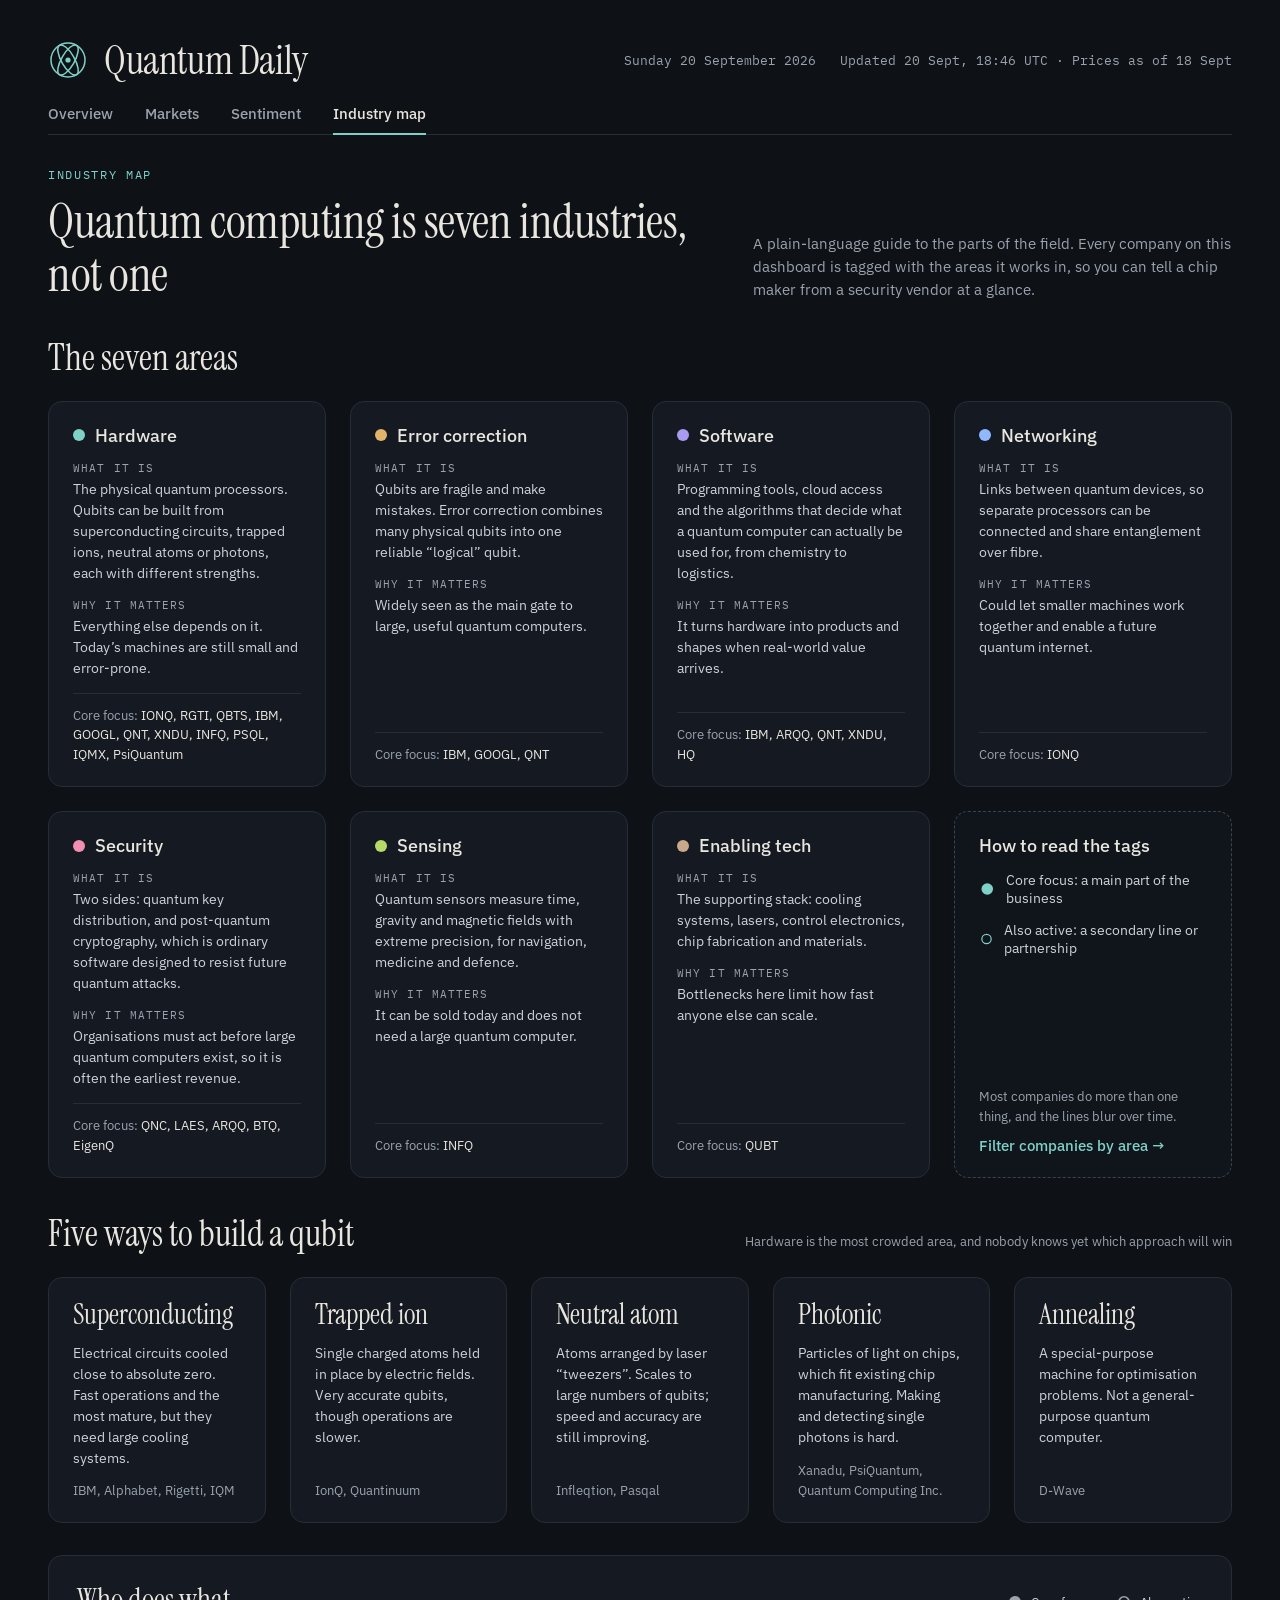
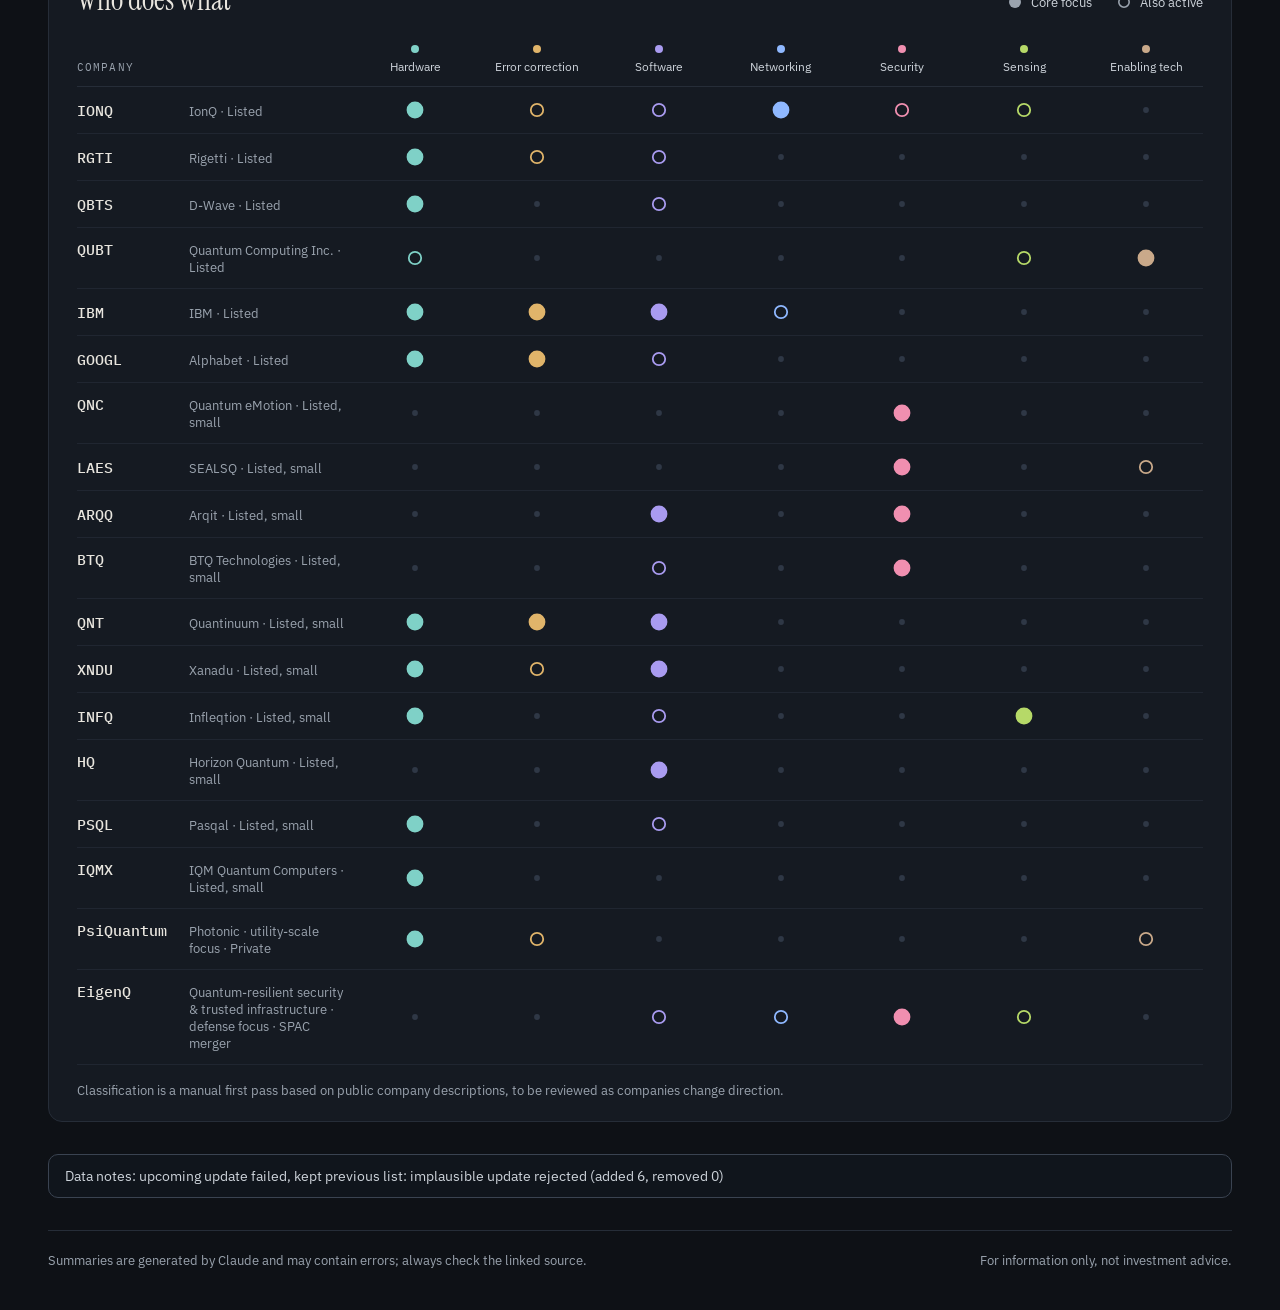
==== docs/industry.html @ d20777c9 "Add static website; fix upcoming-list check and summary lengths Co-Authored-By: Claude Sonnet 5 <nor" ====
<!doctype html>
<html lang="en">
<head>
<meta charset="utf-8">
<meta name="viewport" content="width=device-width, initial-scale=1">
<title>Quantum Daily · Industry map</title>
<meta name="description" content="A daily dashboard on quantum computing: stocks, sentiment and scientific progress.">
<link rel="preconnect" href="https://fonts.googleapis.com">
<link rel="preconnect" href="https://fonts.gstatic.com" crossorigin>
<link href="https://fonts.googleapis.com/css2?family=Instrument+Serif:ital@0;1&family=IBM+Plex+Sans:wght@400;500;600&family=IBM+Plex+Mono:wght@400;500&display=swap" rel="stylesheet">
<link rel="stylesheet" href="assets/style.css">
</head>
<body data-page="industry">
<div id="app"><div class="page"><div class="loading">Loading the latest data…</div></div></div>
<noscript><div class="page"><div class="loading">This dashboard needs JavaScript to show its data.</div></div></noscript>
<script src="assets/app.js"></script>
</body>
</html>
---- docs/assets/style.css ----
:root {
  --bg: #0e1116;
  --panel: #151a22;
  --panel-2: #10151c;
  --line: #262d38;
  --line-2: #202631;
  --line-3: #2f3846;
  --text: #e9e6df;
  --soft: #cdd3da;
  --muted: #9aa3ae;
  --accent: #7fd1c7;
  --up: #6fd3a0;
  --down: #f08a6b;
  --serif: 'Instrument Serif', Georgia, serif;
  --sans: 'IBM Plex Sans', system-ui, sans-serif;
  --mono: 'IBM Plex Mono', ui-monospace, monospace;
}

* { box-sizing: border-box; }
body { margin: 0; background: var(--bg); color: var(--text); font-family: var(--sans); }
a { color: var(--accent); }
a:hover { color: #a6e4dc; }
button { font-family: inherit; }
h1, h2, h3, p { margin: 0; }

.page { max-width: 1440px; min-height: 100vh; margin: 0 auto; padding: 40px 48px; display: flex; flex-direction: column; gap: 32px; }
.grid { display: grid; gap: 24px; }
.g12 { grid-template-columns: repeat(12, minmax(0, 1fr)); }
.g4 { grid-template-columns: repeat(4, minmax(0, 1fr)); }
.g3 { grid-template-columns: repeat(3, minmax(0, 1fr)); }
.g2 { grid-template-columns: repeat(2, minmax(0, 1fr)); }
.g5 { grid-template-columns: repeat(5, minmax(0, 1fr)); }
.s2 { grid-column: span 2; } .s4 { grid-column: span 4; } .s5 { grid-column: span 5; }
.s6 { grid-column: span 6; } .s7 { grid-column: span 7; } .s8 { grid-column: span 8; }
.col { display: flex; flex-direction: column; }
.row { display: flex; align-items: center; }
.between { justify-content: space-between; }
.baseline { align-items: baseline; }
.gap6 { gap: 6px; } .gap8 { gap: 8px; } .gap10 { gap: 10px; } .gap12 { gap: 12px; } .gap14 { gap: 14px; } .gap20 { gap: 20px; } .gap24 { gap: 24px; }
.wrap { flex-wrap: wrap; }
.auto-top { margin-top: auto; }

/* masthead */
.masthead { display: flex; flex-direction: column; gap: 14px; border-bottom: 1px solid var(--line); }
.masthead-top { display: flex; justify-content: space-between; align-items: center; gap: 16px; flex-wrap: wrap; }
.brand { display: flex; align-items: center; gap: 16px; }
.brand-name { font-family: var(--serif); font-size: 40px; line-height: 1; letter-spacing: -0.01em; }
.meta { display: flex; align-items: center; gap: 24px; flex-wrap: wrap; font-family: var(--mono); font-size: 13px; color: var(--muted); }
.nav { display: flex; gap: 32px; flex-wrap: wrap; }
.nav a { padding: 10px 0; font-size: 15px; font-weight: 500; text-decoration: none; color: var(--muted); border-bottom: 2px solid transparent; margin-bottom: -1px; }
.nav a:hover { color: var(--text); }
.nav a[aria-current="page"] { color: var(--text); border-bottom-color: var(--accent); }

/* type */
.eyebrow { font-family: var(--mono); font-size: 12px; letter-spacing: 0.14em; text-transform: uppercase; color: var(--accent); }
.h1 { font-family: var(--serif); font-weight: 400; font-size: 48px; line-height: 1.1; letter-spacing: -0.01em; }
.h2 { font-family: var(--serif); font-weight: 400; font-size: 30px; }
.h2-lg { font-family: var(--serif); font-weight: 400; font-size: 36px; }
.lead { font-size: 15px; line-height: 1.55; color: var(--muted); }
.small { font-size: 13px; color: var(--muted); }
.mono { font-family: var(--mono); }
.label-mono { font-family: var(--mono); font-size: 11px; letter-spacing: 0.1em; text-transform: uppercase; color: var(--muted); }
.muted { color: var(--muted); }
.soft { color: var(--soft); }

/* cards */
.card { background: var(--panel); border: 1px solid var(--line); border-radius: 14px; padding: 22px 24px; }
.card-lg { background: var(--panel); border: 1px solid var(--line); border-radius: 14px; padding: 24px 28px; }
.card-flat { background: var(--panel-2); border: 1px solid var(--line); border-radius: 10px; padding: 18px 20px; }
.card-dashed { background: var(--panel-2); border: 1px dashed #3a4351; border-radius: 14px; padding: 22px 20px; }
.card-head { display: flex; justify-content: space-between; align-items: baseline; gap: 16px; flex-wrap: wrap; margin-bottom: 14px; }
.stat-label { font-size: 13px; color: var(--muted); }
.stat-big { font-family: var(--serif); font-size: 44px; line-height: 1; }
.stat-num { font-family: var(--mono); font-size: 32px; font-weight: 500; }

/* chips */
.chip { display: inline-flex; align-items: center; gap: 6px; font-size: 12px; color: var(--soft); border: 1px solid var(--line-3); border-radius: 999px; padding: 2px 10px 2px 8px; }
.dot { display: inline-block; width: 8px; height: 8px; border-radius: 50%; border: 1.5px solid; flex: none; }
.tag { font-family: var(--mono); font-size: 12px; border: 1px solid #3a4351; border-radius: 6px; padding: 2px 8px; }
.route { font-family: var(--mono); font-size: 11px; letter-spacing: 0.08em; text-transform: uppercase; white-space: nowrap; border: 1px solid; border-radius: 6px; padding: 3px 8px; }
.pill { display: inline-flex; align-items: center; gap: 8px; min-height: 44px; padding: 0 16px; border-radius: 999px; font-size: 14px; font-weight: 500; cursor: pointer; background: transparent; color: var(--soft); border: 1px solid var(--line-3); }
.pill:hover { border-color: var(--muted); }
.pill[aria-pressed="true"] { background: var(--text); color: var(--bg); border-color: var(--text); }
.pill:focus-visible { outline: 2px solid var(--accent); outline-offset: 2px; }
.swatch { display: inline-block; width: 18px; height: 3px; border-radius: 2px; }

/* tables */
.scroll-x { overflow-x: auto; }
.trow { display: grid; column-gap: 24px; align-items: center; padding: 14px 0; border-bottom: 1px solid var(--line-2); min-width: 640px; }
.thead { padding: 8px 0; border-bottom: 1px solid var(--line); font-family: var(--mono); font-size: 11px; letter-spacing: 0.1em; text-transform: uppercase; color: var(--muted); }
.t-stocks { grid-template-columns: 2fr 2.2fr 0.9fr 0.9fr 1.1fr; }
.t-watch { grid-template-columns: 2fr 0.9fr 0.9fr 1.1fr; column-gap: 16px; }
.t-log { grid-template-columns: 100px 150px 150px 1fr 1fr; min-width: 900px; }
.t-matrix { grid-template-columns: 2.4fr repeat(7, minmax(0, 1fr)); column-gap: 8px; padding: 12px 0; min-width: 900px; }
.right { text-align: right; }
.sym { font-family: var(--mono); font-size: 16px; font-weight: 500; }
.price { font-family: var(--mono); font-size: 16px; }
.chg { font-family: var(--mono); font-size: 15px; }
.spark-cell { display: flex; justify-content: flex-end; }
.stale { font-family: var(--mono); font-size: 11px; color: var(--muted); }
.empty { padding: 24px 0; font-size: 14px; color: var(--muted); }

/* news + science */
.news { display: flex; flex-direction: column; gap: 6px; padding: 16px 0; border-top: 1px solid var(--line); }
.news-title { font-size: 16px; font-weight: 500; line-height: 1.35; color: var(--text); text-decoration: none; }
.news-title:hover { color: var(--accent); }
.feat-art { height: 200px; background: var(--panel-2); border-bottom: 1px solid var(--line); }
.feat-title { font-family: var(--serif); font-size: 32px; line-height: 1.15; color: var(--text); text-decoration: none; }
.feat-title:hover { color: var(--accent); }
.item-title { font-size: 17px; font-weight: 500; line-height: 1.35; color: var(--text); text-decoration: none; }
.item-title:hover { color: var(--accent); }
.body { font-size: 14px; line-height: 1.5; color: var(--muted); }
.body-lg { font-size: 15px; line-height: 1.6; color: var(--muted); }

.kicker { font-family: var(--mono); font-size: 11px; letter-spacing: 0.1em; text-transform: uppercase; color: var(--muted); }
.link-arrow { font-size: 15px; font-weight: 500; color: var(--accent); text-decoration: none; }
.link-arrow:hover { text-decoration: underline; }

.footer { margin-top: auto; border-top: 1px solid var(--line); padding-top: 20px; display: flex; justify-content: space-between; gap: 24px; flex-wrap: wrap; font-size: 13px; line-height: 1.5; color: var(--muted); }
.notice { border: 1px solid #3a4351; border-radius: 10px; padding: 12px 16px; font-size: 14px; color: var(--soft); background: var(--panel-2); }
.loading { padding: 80px 0; text-align: center; color: var(--muted); }

@media (max-width: 1100px) {
  .g4 { grid-template-columns: repeat(2, minmax(0, 1fr)); }
  .g5 { grid-template-columns: repeat(2, minmax(0, 1fr)); }
  .g3 { grid-template-columns: repeat(2, minmax(0, 1fr)); }
  .s2, .s4, .s5, .s6, .s7, .s8 { grid-column: span 12; }
}
@media (max-width: 700px) {
  .page { padding: 24px 16px; gap: 24px; }
  .g4, .g3, .g2, .g5 { grid-template-columns: minmax(0, 1fr); }
  .h1 { font-size: 34px; }
  .brand-name { font-size: 32px; }
  .nav { gap: 20px; }
  .card-lg { padding: 20px; }
}
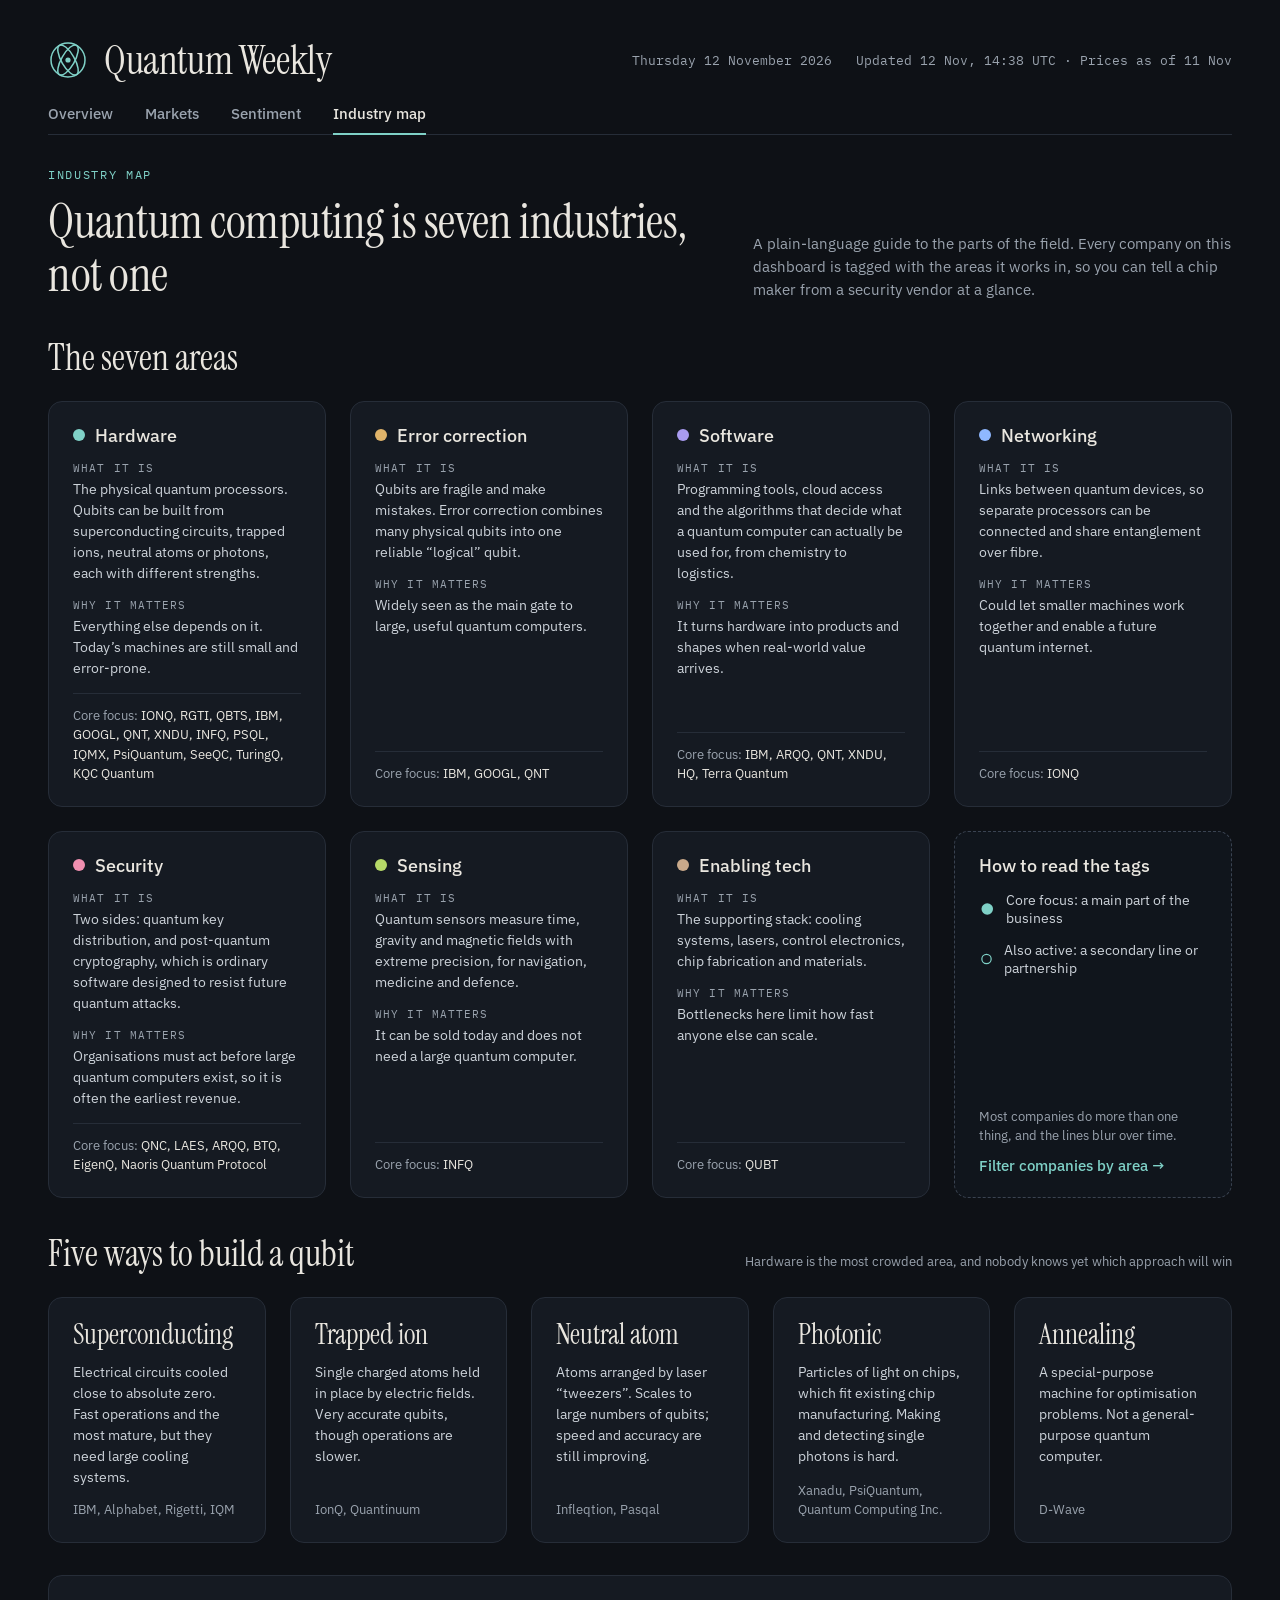
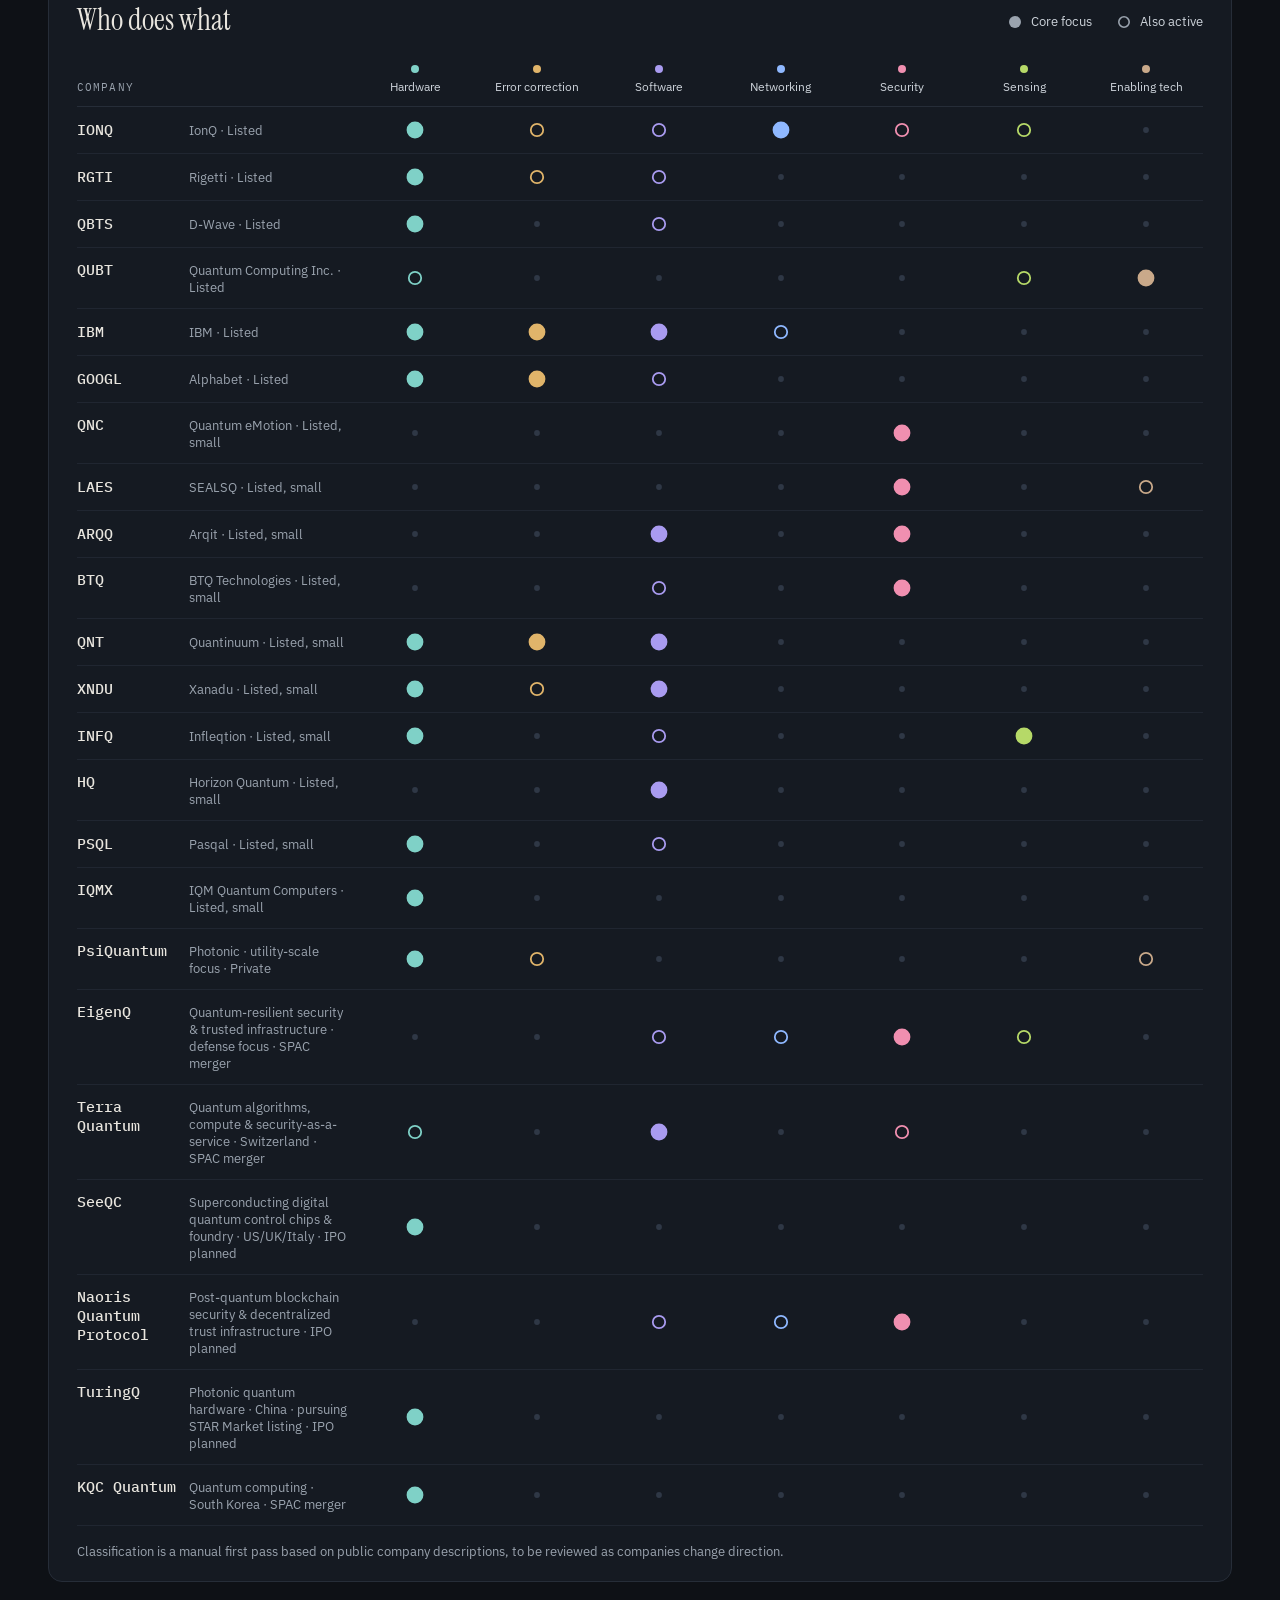
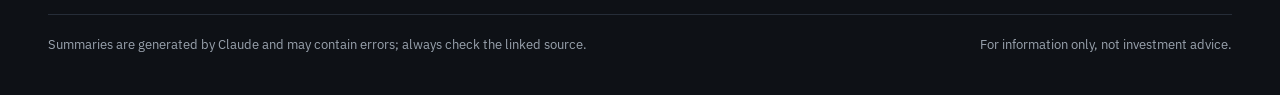
==== commit 95518b1b: "Switch data update from daily to weekly Run the main data job Saturday 01:00 UTC (Friday evening US " ====
--- a/docs/industry.html
+++ b/docs/industry.html
@@ -3,8 +3,8 @@
 <head>
 <meta charset="utf-8">
 <meta name="viewport" content="width=device-width, initial-scale=1">
-<title>Quantum Daily · Industry map</title>
-<meta name="description" content="A daily dashboard on quantum computing: stocks, sentiment and scientific progress.">
+<title>Quantum Weekly · Industry map</title>
+<meta name="description" content="A weekly dashboard on quantum computing: stocks, sentiment and scientific progress.">
 <link rel="preconnect" href="https://fonts.googleapis.com">
 <link rel="preconnect" href="https://fonts.gstatic.com" crossorigin>
 <link href="https://fonts.googleapis.com/css2?family=Instrument+Serif:ital@0;1&family=IBM+Plex+Sans:wght@400;500;600&family=IBM+Plex+Mono:wght@400;500&display=swap" rel="stylesheet">
